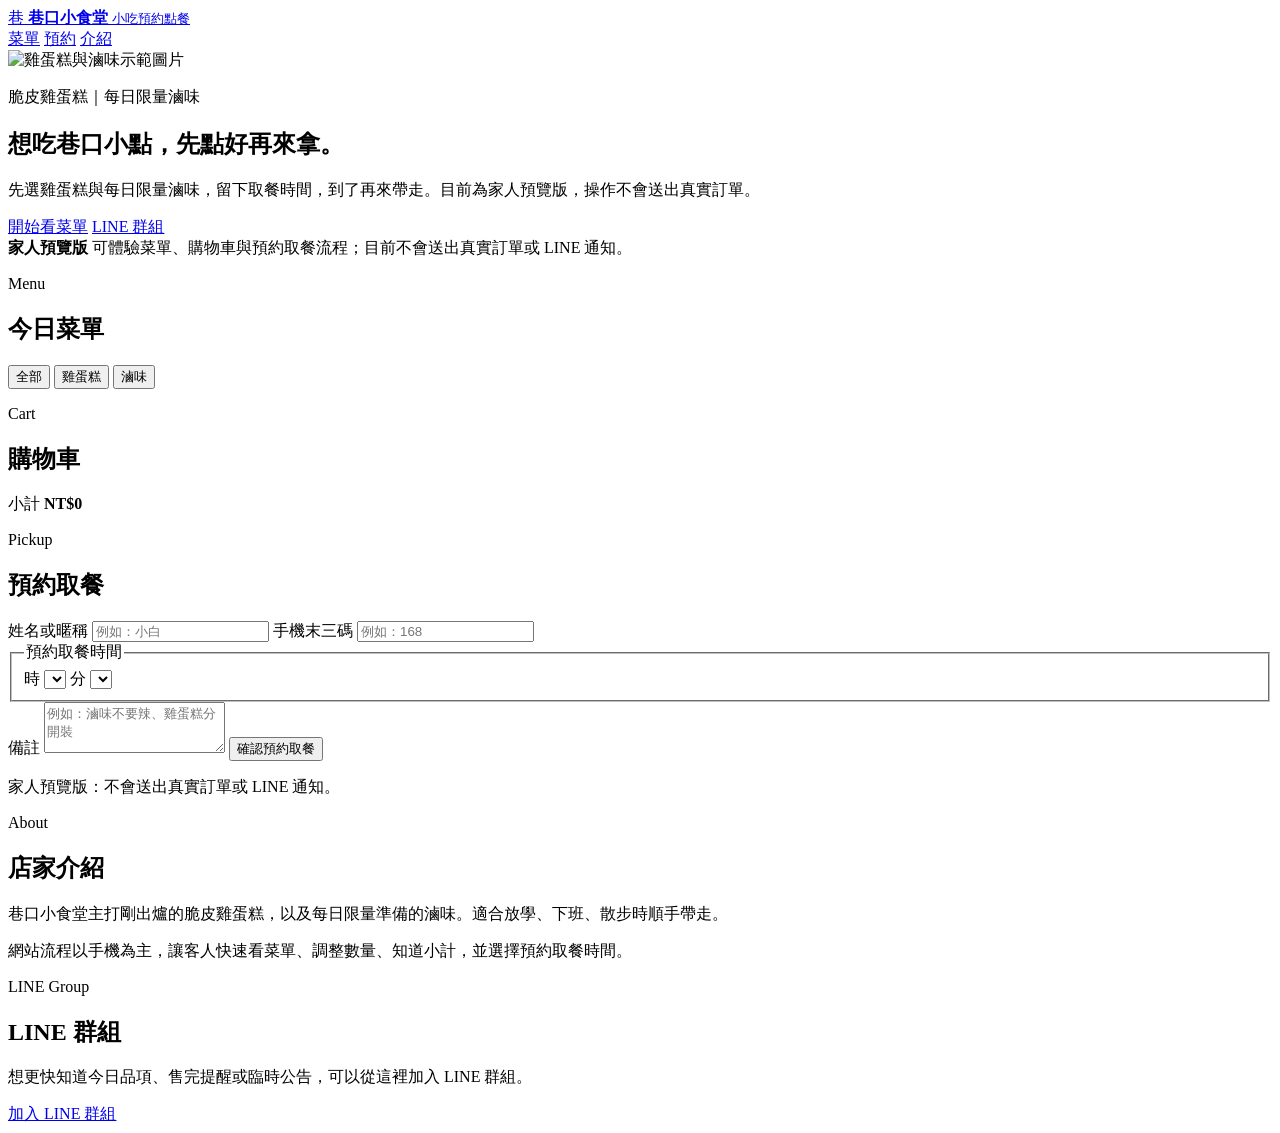
==== index.html @ f2dc277b "Add mobile preview site homepage" ====
<!doctype html>
<html lang="zh-Hant">
<head>
  <meta charset="utf-8">
  <meta name="viewport" content="width=device-width, initial-scale=1">
  <title>巷口小食堂｜小吃預約點餐</title>
  <link rel="stylesheet" href="styles.css">
</head>
<body>
  <header class="topbar">
    <a class="brand" href="#home" aria-label="回到首頁">
      <span class="brand-mark">巷</span>
      <span>
        <strong>巷口小食堂</strong>
        <small>小吃預約點餐</small>
      </span>
    </a>
    <nav class="nav" aria-label="主要導覽">
      <a href="#menu">菜單</a>
      <a href="#pickup">預約</a>
      <a href="#about">介紹</a>
    </nav>
  </header>

  <main id="home">
    <section class="hero">
      <img src="assets/hero-snacks.png" alt="雞蛋糕與滷味示範圖片">
      <div class="hero-copy">
        <p class="eyebrow">脆皮雞蛋糕｜每日限量滷味</p>
        <h1>想吃巷口小點，先點好再來拿。</h1>
        <p>先選雞蛋糕與每日限量滷味，留下取餐時間，到了再來帶走。目前為家人預覽版，操作不會送出真實訂單。</p>
        <div class="hero-actions">
          <a class="primary-link" href="#menu">開始看菜單</a>
          <a class="ghost-link" href="#line">LINE 群組</a>
        </div>
      </div>
    </section>

    <section class="notice" aria-label="示範提醒">
      <strong>家人預覽版</strong>
      <span>可體驗菜單、購物車與預約取餐流程；目前不會送出真實訂單或 LINE 通知。</span>
    </section>

    <section class="section" id="menu">
      <div class="section-heading">
        <p class="eyebrow">Menu</p>
        <h2>今日菜單</h2>
      </div>

      <div class="tabs" role="tablist" aria-label="菜單分類">
        <button class="tab active" type="button" data-filter="all">全部</button>
        <button class="tab" type="button" data-filter="cake">雞蛋糕</button>
        <button class="tab" type="button" data-filter="luwei">滷味</button>
      </div>

      <div class="menu-grid" id="menuGrid" aria-live="polite"></div>
    </section>

    <section class="section cart-section" id="cart">
      <div class="section-heading">
        <p class="eyebrow">Cart</p>
        <h2>購物車</h2>
      </div>
      <div class="cart-panel">
        <div id="cartItems" class="cart-items"></div>
        <div class="cart-summary">
          <span>小計</span>
          <strong id="cartTotal">NT$0</strong>
        </div>
      </div>
    </section>

    <section class="section pickup-section" id="pickup">
      <div class="section-heading">
        <p class="eyebrow">Pickup</p>
        <h2>預約取餐</h2>
      </div>
      <form class="pickup-form" id="pickupForm">
        <label>
          姓名或暱稱
          <input name="name" type="text" placeholder="例如：小白" required>
        </label>
        <label>
          手機末三碼
          <input name="phone" type="text" inputmode="numeric" maxlength="3" placeholder="例如：168" required>
        </label>
        <fieldset class="time-field">
          <legend>預約取餐時間</legend>
          <div class="time-selects">
            <label>
              時
              <select name="pickupHour" id="pickupHour" required></select>
            </label>
            <label>
              分
              <select name="pickupMinute" id="pickupMinute" required></select>
            </label>
          </div>
        </fieldset>
        <label>
          備註
          <textarea name="note" rows="3" placeholder="例如：滷味不要辣、雞蛋糕分開裝"></textarea>
        </label>
        <button class="submit-btn" type="submit">確認預約取餐</button>
        <p class="form-note" id="formNote">家人預覽版：不會送出真實訂單或 LINE 通知。</p>
      </form>
    </section>

    <section class="section about-section" id="about">
      <div class="section-heading">
        <p class="eyebrow">About</p>
        <h2>店家介紹</h2>
      </div>
      <div class="about-copy">
        <p>巷口小食堂主打剛出爐的脆皮雞蛋糕，以及每日限量準備的滷味。適合放學、下班、散步時順手帶走。</p>
        <p>網站流程以手機為主，讓客人快速看菜單、調整數量、知道小計，並選擇預約取餐時間。</p>
      </div>
    </section>

    <section class="section line-section" id="line">
      <div>
        <p class="eyebrow">LINE Group</p>
        <h2>LINE 群組</h2>
        <p>想更快知道今日品項、售完提醒或臨時公告，可以從這裡加入 LINE 群組。</p>
      </div>
      <a class="line-btn" href="https://line.me/ti/g/hE2gRwhzK9" target="_blank" rel="noopener">加入 LINE 群組</a>
    </section>
  </main>

  <div class="toast" id="toast" role="status" aria-live="polite"></div>

  <script src="config.js"></script>
  <script src="app.js"></script>
</body>
</html>
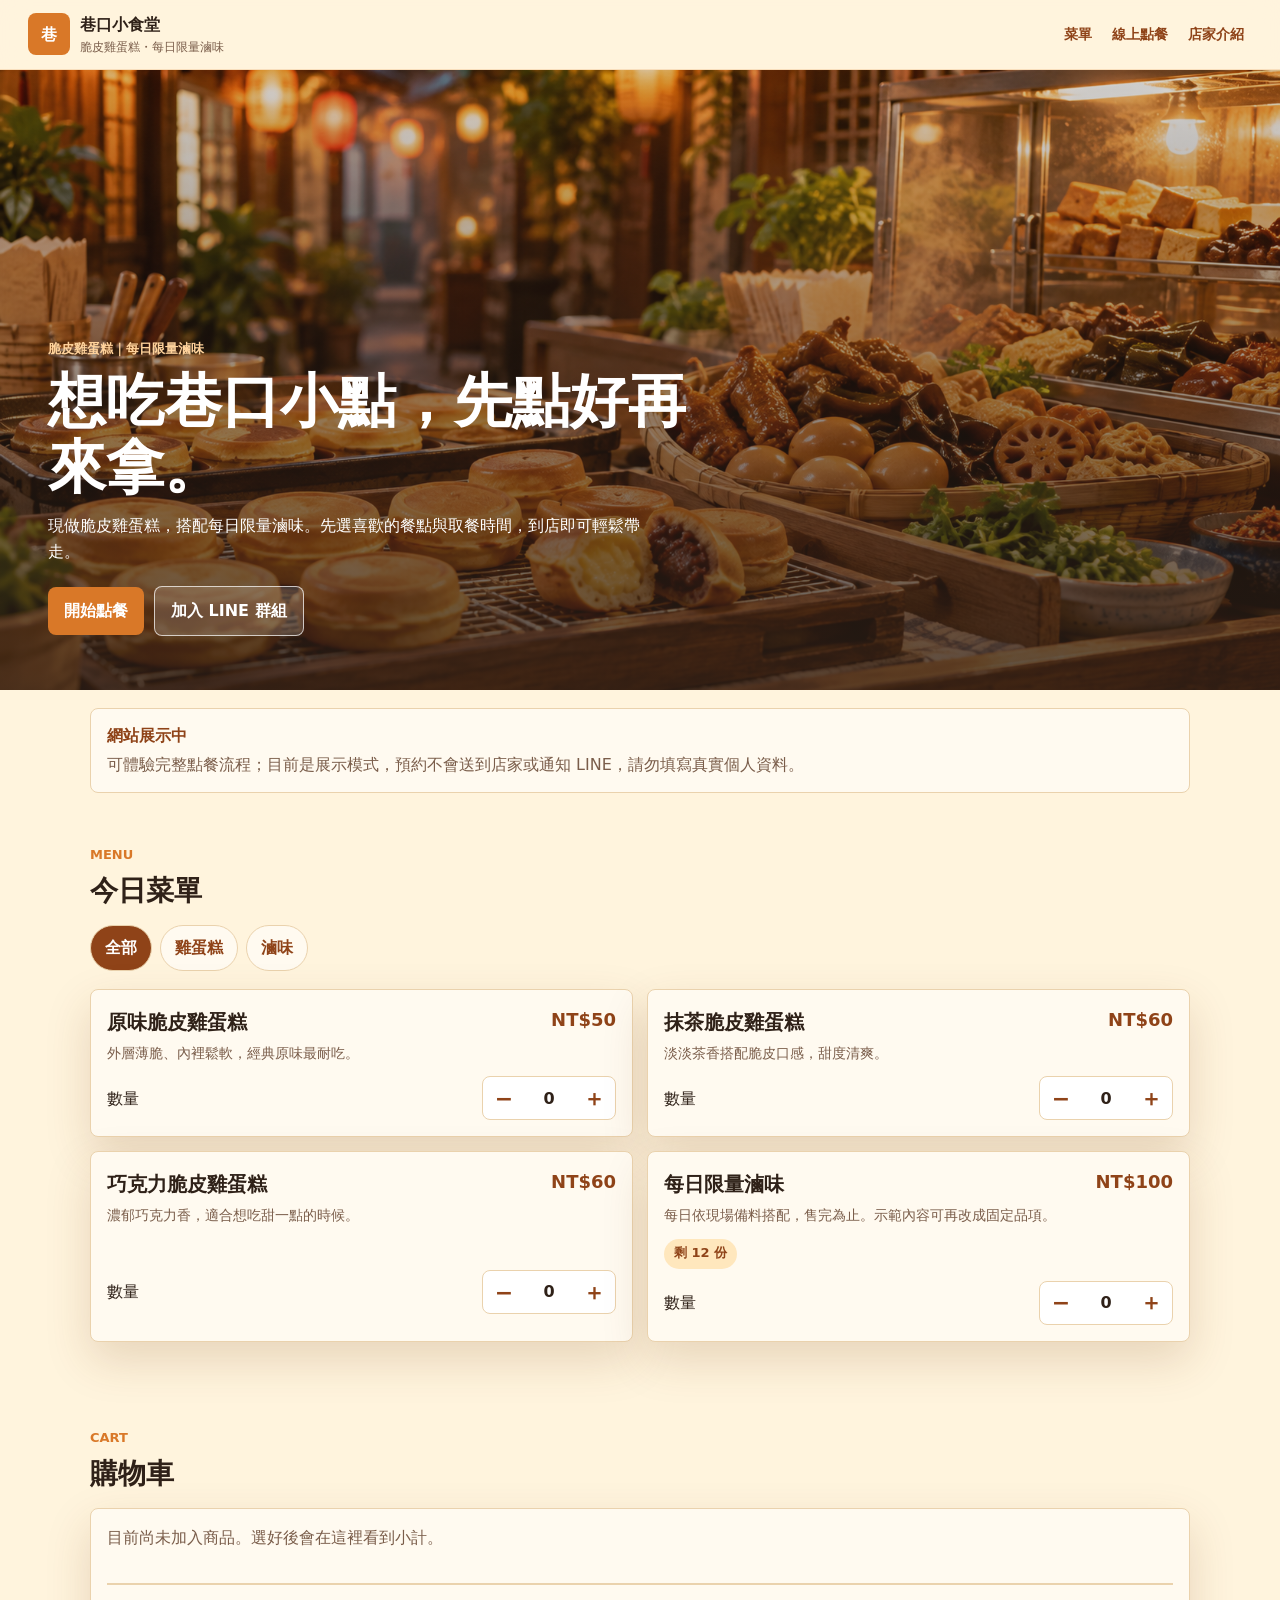
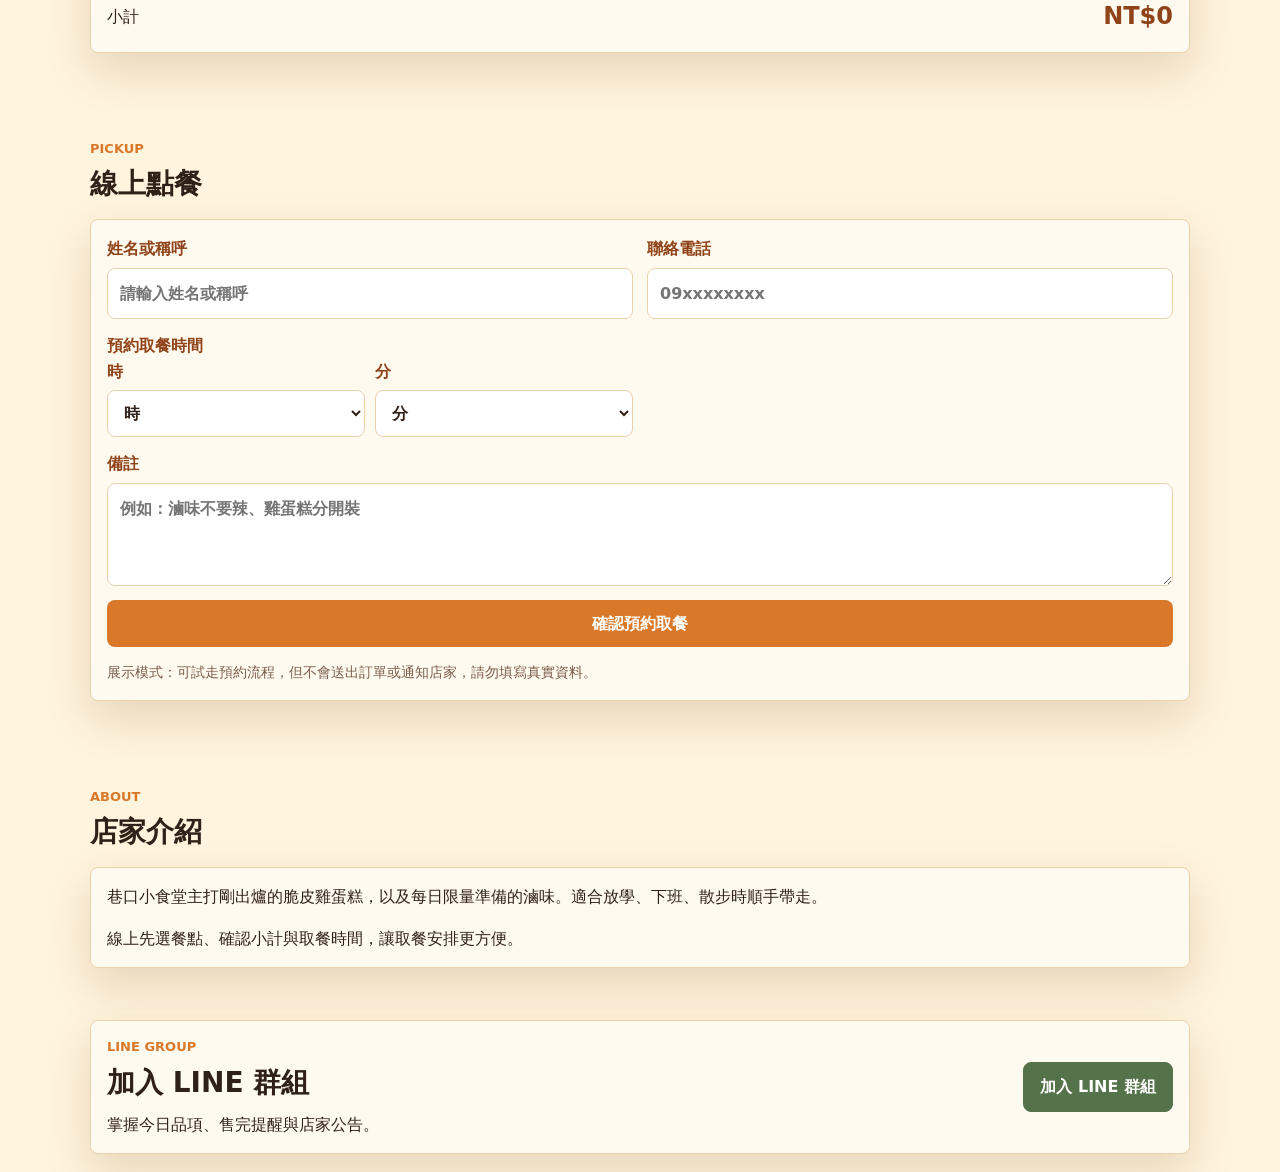
==== commit 33ac78d6: "Polish public storefront preview copy" ====
--- a/index.html
+++ b/index.html
@@ -12,33 +12,33 @@
       <span class="brand-mark">巷</span>
       <span>
         <strong>巷口小食堂</strong>
-        <small>小吃預約點餐</small>
+        <small>脆皮雞蛋糕・每日限量滷味</small>
       </span>
     </a>
     <nav class="nav" aria-label="主要導覽">
       <a href="#menu">菜單</a>
-      <a href="#pickup">預約</a>
-      <a href="#about">介紹</a>
+      <a href="#pickup">線上點餐</a>
+      <a href="#about">店家介紹</a>
     </nav>
   </header>
 
   <main id="home">
     <section class="hero">
-      <img src="assets/hero-snacks.png" alt="雞蛋糕與滷味示範圖片">
+      <img src="assets/hero-snacks.png" alt="巷口小食堂雞蛋糕與滷味">
       <div class="hero-copy">
         <p class="eyebrow">脆皮雞蛋糕｜每日限量滷味</p>
         <h1>想吃巷口小點，先點好再來拿。</h1>
-        <p>先選雞蛋糕與每日限量滷味，留下取餐時間，到了再來帶走。目前為家人預覽版，操作不會送出真實訂單。</p>
+        <p>現做脆皮雞蛋糕，搭配每日限量滷味。先選喜歡的餐點與取餐時間，到店即可輕鬆帶走。</p>
         <div class="hero-actions">
-          <a class="primary-link" href="#menu">開始看菜單</a>
-          <a class="ghost-link" href="#line">LINE 群組</a>
+          <a class="primary-link" href="#menu">開始點餐</a>
+          <a class="ghost-link" href="#line">加入 LINE 群組</a>
         </div>
       </div>
     </section>
 
-    <section class="notice" aria-label="示範提醒">
-      <strong>家人預覽版</strong>
-      <span>可體驗菜單、購物車與預約取餐流程；目前不會送出真實訂單或 LINE 通知。</span>
+    <section class="notice" aria-label="試營運提醒">
+      <strong>網站展示中</strong>
+      <span>可體驗完整點餐流程；目前是展示模式，預約不會送到店家或通知 LINE，請勿填寫真實個人資料。</span>
     </section>
 
     <section class="section" id="menu">
@@ -73,16 +73,16 @@
     <section class="section pickup-section" id="pickup">
       <div class="section-heading">
         <p class="eyebrow">Pickup</p>
-        <h2>預約取餐</h2>
+        <h2>線上點餐</h2>
       </div>
       <form class="pickup-form" id="pickupForm">
         <label>
-          姓名或暱稱
-          <input name="name" type="text" placeholder="例如：小白" required>
+          姓名或稱呼
+          <input name="name" type="text" placeholder="請輸入姓名或稱呼" required>
         </label>
         <label>
-          手機末三碼
-          <input name="phone" type="text" inputmode="numeric" maxlength="3" placeholder="例如：168" required>
+          聯絡電話
+          <input name="phone" type="tel" inputmode="numeric" maxlength="10" pattern="09[0-9]{8}" title="請輸入 09 開頭的 10 碼手機號碼" placeholder="09xxxxxxxx" required>
         </label>
         <fieldset class="time-field">
           <legend>預約取餐時間</legend>
@@ -102,7 +102,7 @@
           <textarea name="note" rows="3" placeholder="例如：滷味不要辣、雞蛋糕分開裝"></textarea>
         </label>
         <button class="submit-btn" type="submit">確認預約取餐</button>
-        <p class="form-note" id="formNote">家人預覽版：不會送出真實訂單或 LINE 通知。</p>
+        <p class="form-note" id="formNote">展示模式：可試走預約流程，但不會送出訂單或通知店家，請勿填寫真實資料。</p>
       </form>
     </section>
 
@@ -113,15 +113,15 @@
       </div>
       <div class="about-copy">
         <p>巷口小食堂主打剛出爐的脆皮雞蛋糕，以及每日限量準備的滷味。適合放學、下班、散步時順手帶走。</p>
-        <p>網站流程以手機為主，讓客人快速看菜單、調整數量、知道小計，並選擇預約取餐時間。</p>
+        <p>線上先選餐點、確認小計與取餐時間，讓取餐安排更方便。</p>
       </div>
     </section>
 
     <section class="section line-section" id="line">
       <div>
         <p class="eyebrow">LINE Group</p>
-        <h2>LINE 群組</h2>
-        <p>想更快知道今日品項、售完提醒或臨時公告，可以從這裡加入 LINE 群組。</p>
+        <h2>加入 LINE 群組</h2>
+        <p>掌握今日品項、售完提醒與店家公告。</p>
       </div>
       <a class="line-btn" href="https://line.me/ti/g/hE2gRwhzK9" target="_blank" rel="noopener">加入 LINE 群組</a>
     </section>
--- a/styles.css
+++ b/styles.css
@@ -0,0 +1,676 @@
+:root {
+  --cream: #fff4dd;
+  --cream-2: #ffe7bd;
+  --caramel: #d97828;
+  --caramel-dark: #8f4318;
+  --ink: #2f2118;
+  --muted: #7a5d4a;
+  --line: #ead2ad;
+  --green: #55734b;
+  --white: #fffaf0;
+  --shadow: 0 18px 45px rgba(111, 57, 18, 0.17);
+}
+
+* {
+  box-sizing: border-box;
+}
+
+html {
+  scroll-behavior: smooth;
+}
+
+body {
+  margin: 0;
+  background: var(--cream);
+  color: var(--ink);
+  font-family: "Noto Sans TC", "Microsoft JhengHei", system-ui, sans-serif;
+  line-height: 1.6;
+}
+
+button,
+input,
+select,
+textarea {
+  font: inherit;
+}
+
+.topbar {
+  position: sticky;
+  top: 0;
+  z-index: 10;
+  display: flex;
+  align-items: center;
+  justify-content: space-between;
+  gap: 12px;
+  padding: 12px 16px;
+  background: rgba(255, 244, 221, 0.92);
+  border-bottom: 1px solid rgba(217, 120, 40, 0.18);
+  backdrop-filter: blur(14px);
+}
+
+.brand {
+  display: flex;
+  align-items: center;
+  gap: 10px;
+  color: var(--ink);
+  text-decoration: none;
+}
+
+.brand-mark {
+  display: grid;
+  width: 42px;
+  height: 42px;
+  place-items: center;
+  border-radius: 8px;
+  background: var(--caramel);
+  color: white;
+  font-weight: 900;
+}
+
+.brand strong,
+.brand small {
+  display: block;
+}
+
+.brand small {
+  color: var(--muted);
+  font-size: 12px;
+}
+
+.nav {
+  display: flex;
+  gap: 4px;
+}
+
+.nav a {
+  padding: 8px;
+  color: var(--caramel-dark);
+  font-size: 14px;
+  font-weight: 700;
+  text-decoration: none;
+}
+
+.hero {
+  position: relative;
+  min-height: 560px;
+  display: flex;
+  align-items: end;
+  overflow: hidden;
+  background: #3d2416;
+}
+
+.hero img {
+  position: absolute;
+  inset: 0;
+  width: 100%;
+  height: 100%;
+  object-fit: cover;
+}
+
+.hero::after {
+  content: "";
+  position: absolute;
+  inset: 0;
+  background: linear-gradient(180deg, rgba(47, 33, 24, 0.18), rgba(47, 33, 24, 0.78));
+}
+
+.hero-copy {
+  position: relative;
+  z-index: 1;
+  width: min(760px, 100%);
+  padding: 84px 20px 28px;
+  color: white;
+}
+
+.eyebrow {
+  margin: 0 0 8px;
+  color: var(--caramel);
+  font-size: 13px;
+  font-weight: 900;
+  letter-spacing: 0;
+  text-transform: uppercase;
+}
+
+.hero .eyebrow {
+  color: #ffd39c;
+}
+
+h1,
+h2,
+p {
+  margin-top: 0;
+}
+
+h1 {
+  margin-bottom: 12px;
+  font-size: 40px;
+  line-height: 1.15;
+}
+
+h2 {
+  margin-bottom: 12px;
+  font-size: 28px;
+  line-height: 1.2;
+}
+
+.hero-copy p {
+  max-width: 620px;
+}
+
+.hero-actions,
+.tabs,
+.quantity,
+.cart-row,
+.cart-summary,
+.line-section {
+  display: flex;
+  align-items: center;
+}
+
+.hero-actions {
+  flex-wrap: wrap;
+  gap: 10px;
+  margin-top: 22px;
+}
+
+.primary-link,
+.ghost-link,
+.submit-btn,
+.line-btn,
+.stock-btn {
+  min-height: 46px;
+  border-radius: 8px;
+  padding: 11px 16px;
+  font-weight: 900;
+  text-decoration: none;
+  cursor: pointer;
+}
+
+.primary-link,
+.submit-btn,
+.stock-btn {
+  border: 0;
+  background: var(--caramel);
+  color: white;
+}
+
+.stock-btn.secondary {
+  background: var(--green);
+}
+
+.ghost-link,
+.line-btn {
+  border: 1px solid rgba(255, 255, 255, 0.7);
+  background: rgba(255, 255, 255, 0.16);
+  color: white;
+}
+
+.notice,
+.section {
+  width: min(1100px, calc(100% - 32px));
+  margin: 18px auto;
+}
+
+.notice {
+  display: grid;
+  gap: 4px;
+  padding: 14px 16px;
+  border: 1px solid var(--line);
+  border-radius: 8px;
+  background: var(--white);
+  color: var(--muted);
+}
+
+.notice strong {
+  color: var(--caramel-dark);
+}
+
+.section {
+  padding: 34px 0;
+}
+
+.section-heading {
+  margin-bottom: 18px;
+}
+
+.tabs {
+  gap: 8px;
+  margin-bottom: 18px;
+  overflow-x: auto;
+}
+
+.tab {
+  border: 1px solid var(--line);
+  border-radius: 999px;
+  background: var(--white);
+  color: var(--caramel-dark);
+  padding: 9px 14px;
+  font-weight: 800;
+  white-space: nowrap;
+}
+
+.tab.active {
+  background: var(--caramel-dark);
+  color: white;
+}
+
+.menu-grid {
+  display: grid;
+  gap: 14px;
+}
+
+.item-card,
+.cart-panel,
+.pickup-form,
+.about-copy,
+.line-section,
+.admin-stock-card,
+.order-card {
+  border: 1px solid var(--line);
+  border-radius: 8px;
+  background: var(--white);
+  box-shadow: var(--shadow);
+}
+
+.item-card {
+  display: grid;
+  gap: 12px;
+  padding: 16px;
+}
+
+.item-card.sold-out {
+  opacity: 0.62;
+}
+
+.stock-form {
+  display: grid;
+  gap: 12px;
+}
+
+.stock-badge {
+  display: inline-flex;
+  align-items: center;
+  min-height: 30px;
+  width: fit-content;
+  border-radius: 999px;
+  background: var(--cream-2);
+  color: var(--caramel-dark);
+  padding: 4px 10px;
+  font-size: 13px;
+  font-weight: 900;
+}
+
+.stock-badge.empty {
+  background: #4d3020;
+  color: white;
+}
+
+.item-top {
+  display: flex;
+  align-items: start;
+  justify-content: space-between;
+  gap: 14px;
+}
+
+.item-name {
+  margin: 0;
+  font-size: 20px;
+}
+
+.item-desc {
+  margin: 4px 0 0;
+  color: var(--muted);
+  font-size: 14px;
+}
+
+.price {
+  color: var(--caramel-dark);
+  font-size: 18px;
+  font-weight: 900;
+  white-space: nowrap;
+}
+
+.quantity {
+  justify-content: space-between;
+  gap: 12px;
+}
+
+.stepper {
+  display: grid;
+  grid-template-columns: 42px 48px 42px;
+  align-items: center;
+  overflow: hidden;
+  border: 1px solid var(--line);
+  border-radius: 8px;
+  background: white;
+}
+
+.stepper button {
+  width: 42px;
+  height: 42px;
+  border: 0;
+  background: transparent;
+  color: var(--caramel-dark);
+  font-size: 22px;
+  font-weight: 900;
+  cursor: pointer;
+}
+
+.stepper button:disabled {
+  color: #c9b59d;
+  cursor: not-allowed;
+}
+
+.stepper span {
+  text-align: center;
+  font-weight: 900;
+}
+
+.cart-panel,
+.pickup-form,
+.about-copy,
+.line-section {
+  padding: 16px;
+}
+
+.cart-items {
+  display: grid;
+  gap: 10px;
+  min-height: 44px;
+}
+
+.cart-empty {
+  color: var(--muted);
+}
+
+.cart-row,
+.cart-summary {
+  justify-content: space-between;
+  gap: 12px;
+}
+
+.cart-row {
+  padding-bottom: 10px;
+  border-bottom: 1px dashed var(--line);
+}
+
+.cart-row small {
+  display: block;
+  color: var(--muted);
+}
+
+.cart-summary {
+  margin-top: 14px;
+  padding-top: 12px;
+  border-top: 2px solid var(--line);
+}
+
+.cart-summary strong {
+  color: var(--caramel-dark);
+  font-size: 24px;
+}
+
+.pickup-form {
+  display: grid;
+  gap: 14px;
+}
+
+label {
+  display: grid;
+  gap: 6px;
+  color: var(--caramel-dark);
+  font-weight: 900;
+}
+
+.time-field {
+  display: grid;
+  gap: 8px;
+  min-width: 0;
+  margin: 0;
+  border: 0;
+  padding: 0;
+}
+
+.time-field legend {
+  color: var(--caramel-dark);
+  font-weight: 900;
+  padding: 0;
+}
+
+.time-selects {
+  display: grid;
+  grid-template-columns: 1fr 1fr;
+  gap: 10px;
+}
+
+input,
+select,
+textarea {
+  width: 100%;
+  border: 1px solid var(--line);
+  border-radius: 8px;
+  background: white;
+  color: var(--ink);
+  padding: 12px;
+}
+
+textarea {
+  resize: vertical;
+}
+
+.form-note {
+  margin: 0;
+  color: var(--muted);
+  font-size: 14px;
+}
+
+.about-copy p:last-child,
+.line-section p:last-child {
+  margin-bottom: 0;
+}
+
+.line-section {
+  align-items: stretch;
+  justify-content: space-between;
+  gap: 18px;
+}
+
+.line-btn {
+  align-self: center;
+  border-color: var(--green);
+  background: var(--green);
+  white-space: nowrap;
+}
+
+.toast {
+  position: fixed;
+  right: 16px;
+  bottom: 16px;
+  z-index: 20;
+  max-width: min(420px, calc(100% - 32px));
+  transform: translateY(20px);
+  opacity: 0;
+  pointer-events: none;
+  border-radius: 8px;
+  background: var(--ink);
+  color: white;
+  padding: 12px 14px;
+  box-shadow: var(--shadow);
+  transition: opacity 180ms ease, transform 180ms ease;
+}
+
+.toast.show {
+  transform: translateY(0);
+  opacity: 1;
+}
+
+.admin-main {
+  width: min(760px, calc(100% - 32px));
+  margin: 0 auto;
+}
+
+.admin-page h1 {
+  color: var(--ink);
+  font-size: 40px;
+}
+
+.admin-stock-card {
+  display: grid;
+  gap: 18px;
+  padding: 18px;
+}
+
+.admin-order-actions {
+  display: flex;
+  justify-content: flex-end;
+  margin-bottom: 14px;
+}
+
+.order-inbox {
+  display: grid;
+  gap: 14px;
+}
+
+.order-card {
+  display: grid;
+  gap: 12px;
+  padding: 16px;
+}
+
+.order-card header,
+.order-total {
+  display: flex;
+  align-items: center;
+  justify-content: space-between;
+  gap: 12px;
+}
+
+.order-card h3 {
+  margin: 0;
+}
+
+.order-meta {
+  display: grid;
+  gap: 4px;
+  color: var(--muted);
+  font-size: 14px;
+}
+
+.order-lines {
+  display: grid;
+  gap: 8px;
+  border-top: 1px dashed var(--line);
+  border-bottom: 1px dashed var(--line);
+  padding: 12px 0;
+}
+
+.order-line {
+  display: flex;
+  justify-content: space-between;
+  gap: 12px;
+}
+
+.order-total strong {
+  color: var(--caramel-dark);
+  font-size: 22px;
+}
+
+.order-note {
+  margin: 0;
+  color: var(--muted);
+}
+
+.start-main {
+  min-height: 100vh;
+  display: grid;
+  place-items: center;
+  padding: 24px 16px;
+}
+
+.start-panel {
+  width: min(720px, 100%);
+  border: 1px solid var(--line);
+  border-radius: 8px;
+  background: var(--white);
+  padding: 24px;
+  box-shadow: var(--shadow);
+}
+
+.start-actions {
+  display: flex;
+  flex-wrap: wrap;
+  gap: 10px;
+  margin: 22px 0;
+}
+
+.admin-link {
+  min-height: 46px;
+  border-radius: 8px;
+  background: var(--green);
+  color: white;
+  padding: 11px 16px;
+  font-weight: 900;
+  text-decoration: none;
+}
+
+.start-notes {
+  border-top: 1px solid var(--line);
+  padding-top: 16px;
+  color: var(--muted);
+}
+
+.start-notes strong {
+  color: var(--caramel-dark);
+}
+
+@media (min-width: 760px) {
+  .topbar {
+    padding-inline: 28px;
+  }
+
+  .hero {
+    min-height: 620px;
+  }
+
+  .hero-copy {
+    padding: 120px 48px 54px;
+  }
+
+  h1 {
+    font-size: 58px;
+  }
+
+  .menu-grid {
+    grid-template-columns: repeat(2, minmax(0, 1fr));
+  }
+
+  .pickup-form {
+    grid-template-columns: repeat(2, minmax(0, 1fr));
+  }
+
+
+  .pickup-form label:nth-child(4),
+  .pickup-form .submit-btn,
+  .pickup-form .form-note {
+    grid-column: 1 / -1;
+  }
+}
+
+@media (max-width: 520px) {
+  .nav a {
+    font-size: 13px;
+    padding-inline: 5px;
+  }
+
+  h1 {
+    font-size: 34px;
+  }
+
+  .line-section {
+    display: grid;
+  }
+
+  .line-btn {
+    width: 100%;
+  }
+}
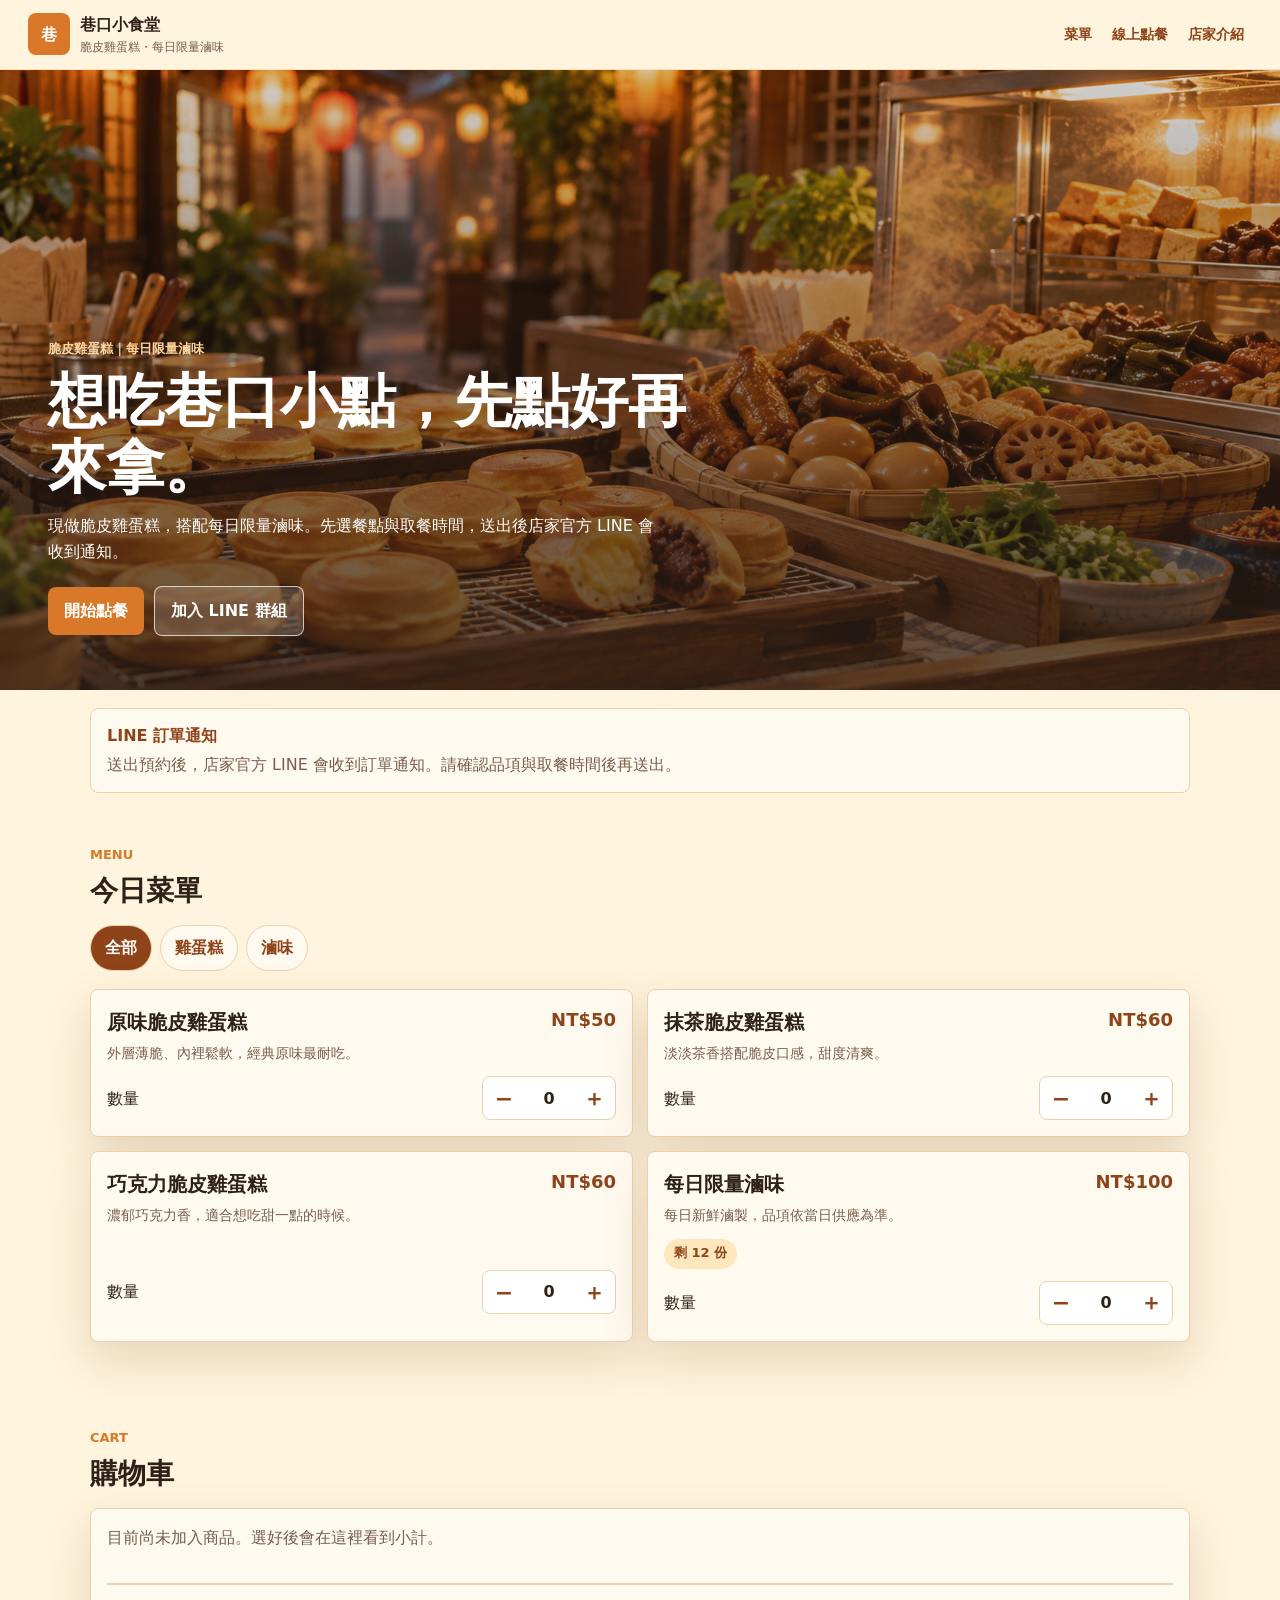
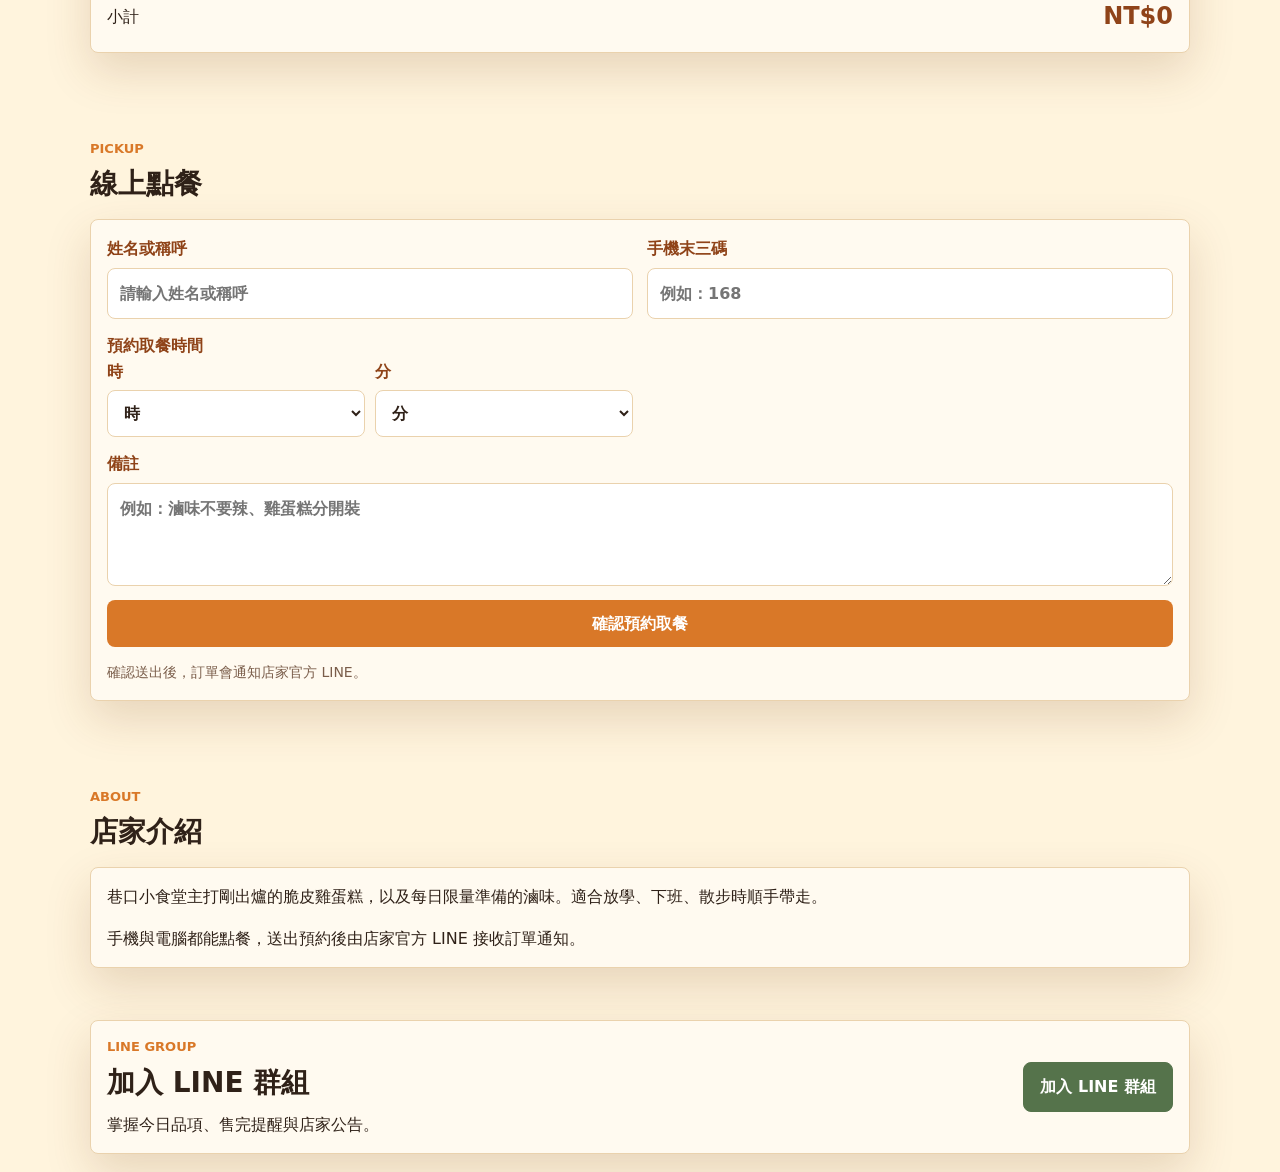
==== commit a429eb78: "Enable storefront LINE reservation" ====
--- a/index.html
+++ b/index.html
@@ -28,7 +28,7 @@
       <div class="hero-copy">
         <p class="eyebrow">脆皮雞蛋糕｜每日限量滷味</p>
         <h1>想吃巷口小點，先點好再來拿。</h1>
-        <p>現做脆皮雞蛋糕，搭配每日限量滷味。先選喜歡的餐點與取餐時間，到店即可輕鬆帶走。</p>
+        <p>現做脆皮雞蛋糕，搭配每日限量滷味。先選餐點與取餐時間，送出後店家官方 LINE 會收到通知。</p>
         <div class="hero-actions">
           <a class="primary-link" href="#menu">開始點餐</a>
           <a class="ghost-link" href="#line">加入 LINE 群組</a>
@@ -36,9 +36,9 @@
       </div>
     </section>
 
-    <section class="notice" aria-label="試營運提醒">
-      <strong>網站展示中</strong>
-      <span>可體驗完整點餐流程；目前是展示模式，預約不會送到店家或通知 LINE，請勿填寫真實個人資料。</span>
+    <section class="notice" aria-label="LINE 訂單通知">
+      <strong>LINE 訂單通知</strong>
+      <span>送出預約後，店家官方 LINE 會收到訂單通知。請確認品項與取餐時間後再送出。</span>
     </section>
 
     <section class="section" id="menu">
@@ -81,8 +81,8 @@
           <input name="name" type="text" placeholder="請輸入姓名或稱呼" required>
         </label>
         <label>
-          聯絡電話
-          <input name="phone" type="tel" inputmode="numeric" maxlength="10" pattern="09[0-9]{8}" title="請輸入 09 開頭的 10 碼手機號碼" placeholder="09xxxxxxxx" required>
+          手機末三碼
+          <input name="phone" type="text" inputmode="numeric" pattern="[0-9]{3}" maxlength="3" title="請輸入手機末三碼" placeholder="例如：168" required>
         </label>
         <fieldset class="time-field">
           <legend>預約取餐時間</legend>
@@ -102,7 +102,7 @@
           <textarea name="note" rows="3" placeholder="例如：滷味不要辣、雞蛋糕分開裝"></textarea>
         </label>
         <button class="submit-btn" type="submit">確認預約取餐</button>
-        <p class="form-note" id="formNote">展示模式：可試走預約流程，但不會送出訂單或通知店家，請勿填寫真實資料。</p>
+        <p class="form-note" id="formNote">確認送出後，訂單會通知店家官方 LINE。</p>
       </form>
     </section>
 
@@ -113,7 +113,7 @@
       </div>
       <div class="about-copy">
         <p>巷口小食堂主打剛出爐的脆皮雞蛋糕，以及每日限量準備的滷味。適合放學、下班、散步時順手帶走。</p>
-        <p>線上先選餐點、確認小計與取餐時間，讓取餐安排更方便。</p>
+        <p>手機與電腦都能點餐，送出預約後由店家官方 LINE 接收訂單通知。</p>
       </div>
     </section>
 
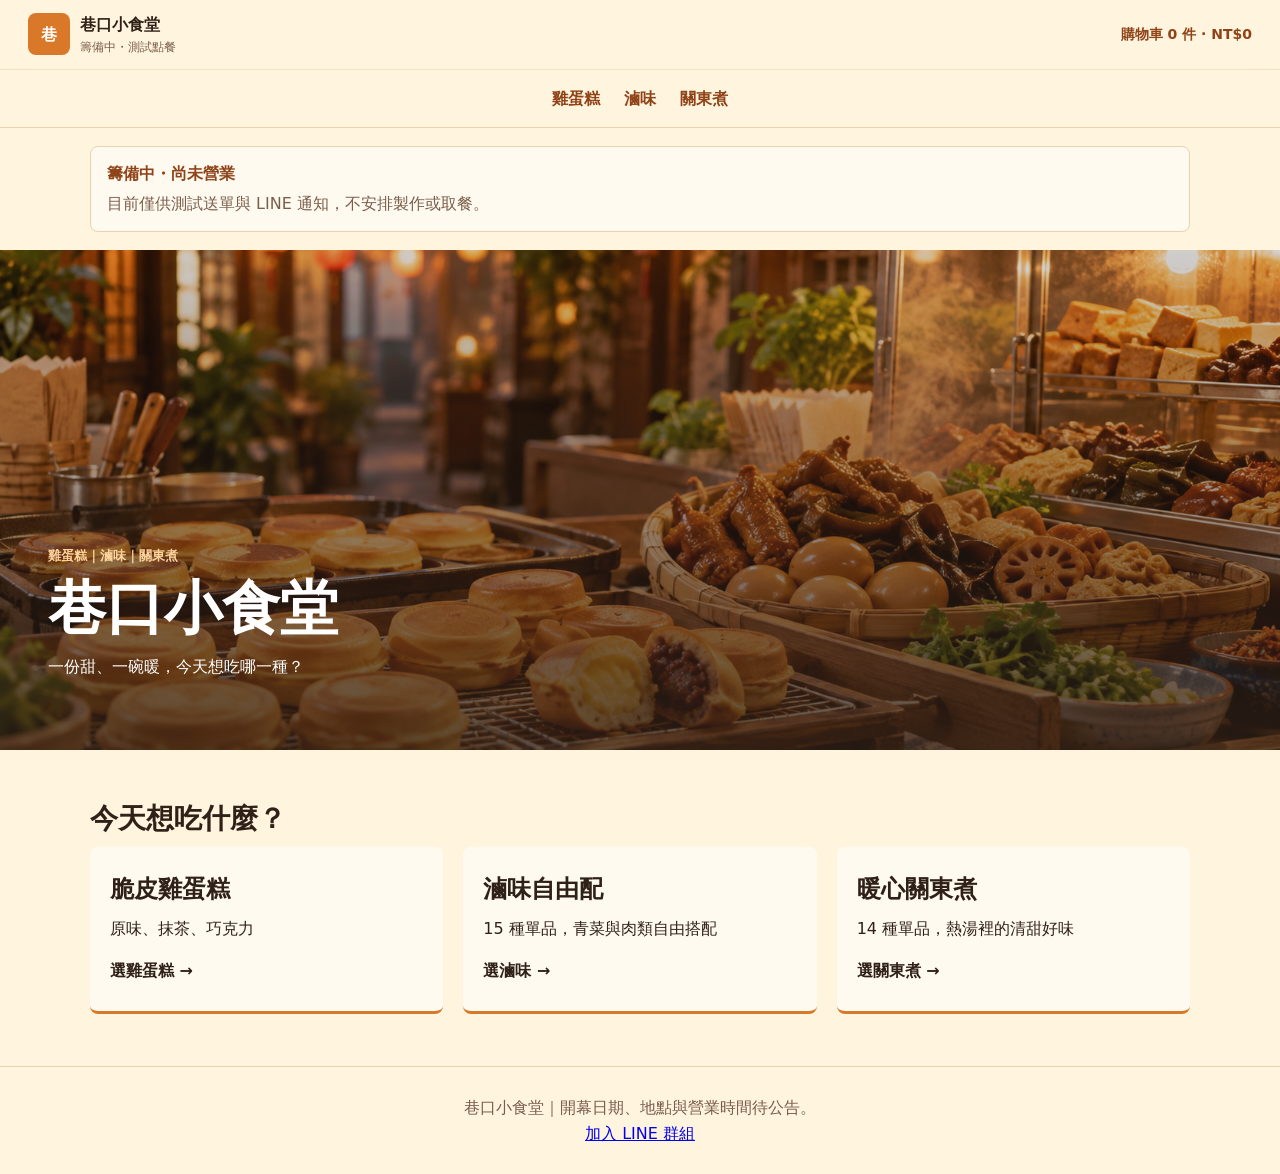
==== commit 09e63fec: "Publish category menus and shared test-order cart" ====
--- a/index.html
+++ b/index.html
@@ -1,135 +1,5 @@
 <!doctype html>
-<html lang="zh-Hant">
-<head>
-  <meta charset="utf-8">
-  <meta name="viewport" content="width=device-width, initial-scale=1">
-  <title>巷口小食堂｜小吃預約點餐</title>
-  <link rel="stylesheet" href="styles.css">
-</head>
-<body>
-  <header class="topbar">
-    <a class="brand" href="#home" aria-label="回到首頁">
-      <span class="brand-mark">巷</span>
-      <span>
-        <strong>巷口小食堂</strong>
-        <small>脆皮雞蛋糕・每日限量滷味</small>
-      </span>
-    </a>
-    <nav class="nav" aria-label="主要導覽">
-      <a href="#menu">菜單</a>
-      <a href="#pickup">線上點餐</a>
-      <a href="#about">店家介紹</a>
-    </nav>
-  </header>
-
-  <main id="home">
-    <section class="hero">
-      <img src="assets/hero-snacks.png" alt="巷口小食堂雞蛋糕與滷味">
-      <div class="hero-copy">
-        <p class="eyebrow">脆皮雞蛋糕｜每日限量滷味</p>
-        <h1>想吃巷口小點，先點好再來拿。</h1>
-        <p>現做脆皮雞蛋糕，搭配每日限量滷味。先選餐點與取餐時間，送出後店家官方 LINE 會收到通知。</p>
-        <div class="hero-actions">
-          <a class="primary-link" href="#menu">開始點餐</a>
-          <a class="ghost-link" href="#line">加入 LINE 群組</a>
-        </div>
-      </div>
-    </section>
-
-    <section class="notice" aria-label="LINE 訂單通知">
-      <strong>LINE 訂單通知</strong>
-      <span>送出預約後，店家官方 LINE 會收到訂單通知。請確認品項與取餐時間後再送出。</span>
-    </section>
-
-    <section class="section" id="menu">
-      <div class="section-heading">
-        <p class="eyebrow">Menu</p>
-        <h2>今日菜單</h2>
-      </div>
-
-      <div class="tabs" role="tablist" aria-label="菜單分類">
-        <button class="tab active" type="button" data-filter="all">全部</button>
-        <button class="tab" type="button" data-filter="cake">雞蛋糕</button>
-        <button class="tab" type="button" data-filter="luwei">滷味</button>
-      </div>
-
-      <div class="menu-grid" id="menuGrid" aria-live="polite"></div>
-    </section>
-
-    <section class="section cart-section" id="cart">
-      <div class="section-heading">
-        <p class="eyebrow">Cart</p>
-        <h2>購物車</h2>
-      </div>
-      <div class="cart-panel">
-        <div id="cartItems" class="cart-items"></div>
-        <div class="cart-summary">
-          <span>小計</span>
-          <strong id="cartTotal">NT$0</strong>
-        </div>
-      </div>
-    </section>
-
-    <section class="section pickup-section" id="pickup">
-      <div class="section-heading">
-        <p class="eyebrow">Pickup</p>
-        <h2>線上點餐</h2>
-      </div>
-      <form class="pickup-form" id="pickupForm">
-        <label>
-          姓名或稱呼
-          <input name="name" type="text" placeholder="請輸入姓名或稱呼" required>
-        </label>
-        <label>
-          手機末三碼
-          <input name="phone" type="text" inputmode="numeric" pattern="[0-9]{3}" maxlength="3" title="請輸入手機末三碼" placeholder="例如：168" required>
-        </label>
-        <fieldset class="time-field">
-          <legend>預約取餐時間</legend>
-          <div class="time-selects">
-            <label>
-              時
-              <select name="pickupHour" id="pickupHour" required></select>
-            </label>
-            <label>
-              分
-              <select name="pickupMinute" id="pickupMinute" required></select>
-            </label>
-          </div>
-        </fieldset>
-        <label>
-          備註
-          <textarea name="note" rows="3" placeholder="例如：滷味不要辣、雞蛋糕分開裝"></textarea>
-        </label>
-        <button class="submit-btn" type="submit">確認預約取餐</button>
-        <p class="form-note" id="formNote">確認送出後，訂單會通知店家官方 LINE。</p>
-      </form>
-    </section>
-
-    <section class="section about-section" id="about">
-      <div class="section-heading">
-        <p class="eyebrow">About</p>
-        <h2>店家介紹</h2>
-      </div>
-      <div class="about-copy">
-        <p>巷口小食堂主打剛出爐的脆皮雞蛋糕，以及每日限量準備的滷味。適合放學、下班、散步時順手帶走。</p>
-        <p>手機與電腦都能點餐，送出預約後由店家官方 LINE 接收訂單通知。</p>
-      </div>
-    </section>
-
-    <section class="section line-section" id="line">
-      <div>
-        <p class="eyebrow">LINE Group</p>
-        <h2>加入 LINE 群組</h2>
-        <p>掌握今日品項、售完提醒與店家公告。</p>
-      </div>
-      <a class="line-btn" href="https://line.me/ti/g/hE2gRwhzK9" target="_blank" rel="noopener">加入 LINE 群組</a>
-    </section>
-  </main>
-
-  <div class="toast" id="toast" role="status" aria-live="polite"></div>
-
-  <script src="config.js"></script>
-  <script src="app.js"></script>
-</body>
-</html>
+<html lang="zh-Hant"><head><meta charset="utf-8"><meta name="viewport" content="width=device-width, initial-scale=1"><title>購物車｜巷口小食堂</title><link rel="stylesheet" href="styles.css"></head><body data-category="">
+<header class="topbar"><a class="brand" href="index.html"><span class="brand-mark">巷</span><span><strong>巷口小食堂</strong><small>籌備中・測試點餐</small></span></a><a class="cart-link" href="cart.html" data-cart-summary>購物車 0 件 · NT$0</a></header>
+<nav class="category-nav" aria-label="餐點分類"><a href="cake.html" >雞蛋糕</a><a href="luwei.html" >滷味</a><a href="oden.html" >關東煮</a></nav>
+<div class="notice"><strong>籌備中・尚未營業</strong><span>目前僅供測試送單與 LINE 通知，不安排製作或取餐。</span></div><main><section class="hero"><img src="assets/hero-snacks.png" alt="雞蛋糕與滷味餐點示意"><div class="hero-copy"><p class="eyebrow">雞蛋糕｜滷味｜關東煮</p><h1>巷口小食堂</h1><p>一份甜、一碗暖，今天想吃哪一種？</p></div></section><section class="section"><h2>今天想吃什麼？</h2><div class="category-choices"><a class="category-choice" href="cake.html"><h2>脆皮雞蛋糕</h2><p>原味、抹茶、巧克力</p><strong>選雞蛋糕 →</strong></a><a class="category-choice" href="luwei.html"><h2>滷味自由配</h2><p>15 種單品，青菜與肉類自由搭配</p><strong>選滷味 →</strong></a><a class="category-choice" href="oden.html"><h2>暖心關東煮</h2><p>14 種單品，熱湯裡的清甜好味</p><strong>選關東煮 →</strong></a></div></section></main><footer class="site-footer">巷口小食堂｜開幕日期、地點與營業時間待公告。<br><a href="https://line.me/ti/g/hE2gRwhzK9" target="_blank" rel="noopener">加入 LINE 群組</a></footer><div class="toast" id="toast" role="status"></div><script src="config.js"></script><script src="menu.js"></script><script src="app.js"></script></body></html>
--- a/styles.css
+++ b/styles.css
@@ -15,6 +15,24 @@
   box-sizing: border-box;
 }
 
+[hidden] { display: none !important; }
+.category-nav { display:flex; justify-content:center; gap:24px; padding:16px; border-bottom:1px solid var(--line); }
+.category-nav a, .cart-link { color:var(--caramel-dark); text-decoration:none; font-weight:700; }
+.category-nav a[aria-current] { border-bottom:3px solid var(--caramel); }
+.cart-link { font-size:14px; text-align:right; }
+.page-title { font-size:32px; line-height:1.3; }
+.checkout-link { display:block; margin:24px 0; padding:16px; text-align:center; background:var(--green); color:white; text-decoration:none; border-radius:8px; }
+.cart-row { flex-wrap:wrap; }
+.category-choices { display:grid; grid-template-columns:repeat(3,minmax(0,1fr)); gap:20px; }
+.category-choice { padding:28px 20px; border-bottom:3px solid var(--caramel); color:var(--ink); text-decoration:none; background:var(--white); border-radius:8px; }
+.category-choice h2 { font-size:24px; }
+@media(max-width:600px) { .category-choices { grid-template-columns:1fr; } .topbar { flex-wrap:wrap; } }
+.opening-info { padding: 16px 0; border-top: 1px solid var(--line); }
+.opening-info p:last-child { margin-bottom: 0; color: var(--muted); }
+.site-footer { padding: 28px 16px; text-align: center; border-top: 1px solid var(--line); color: var(--muted); }
+.hero { min-height: 440px; }
+@media (min-width: 760px) { .hero { min-height: 500px !important; } }
+
 html {
   scroll-behavior: smooth;
 }
@@ -329,6 +347,17 @@
   font-weight: 900;
   white-space: nowrap;
 }
+
+.price small {
+  display: block;
+  font-size: 12px;
+  font-weight: 400;
+  white-space: normal;
+  text-align: right;
+}
+
+.item-top > div { min-width: 0; }
+.item-name { overflow-wrap: anywhere; }
 
 .quantity {
   justify-content: space-between;
